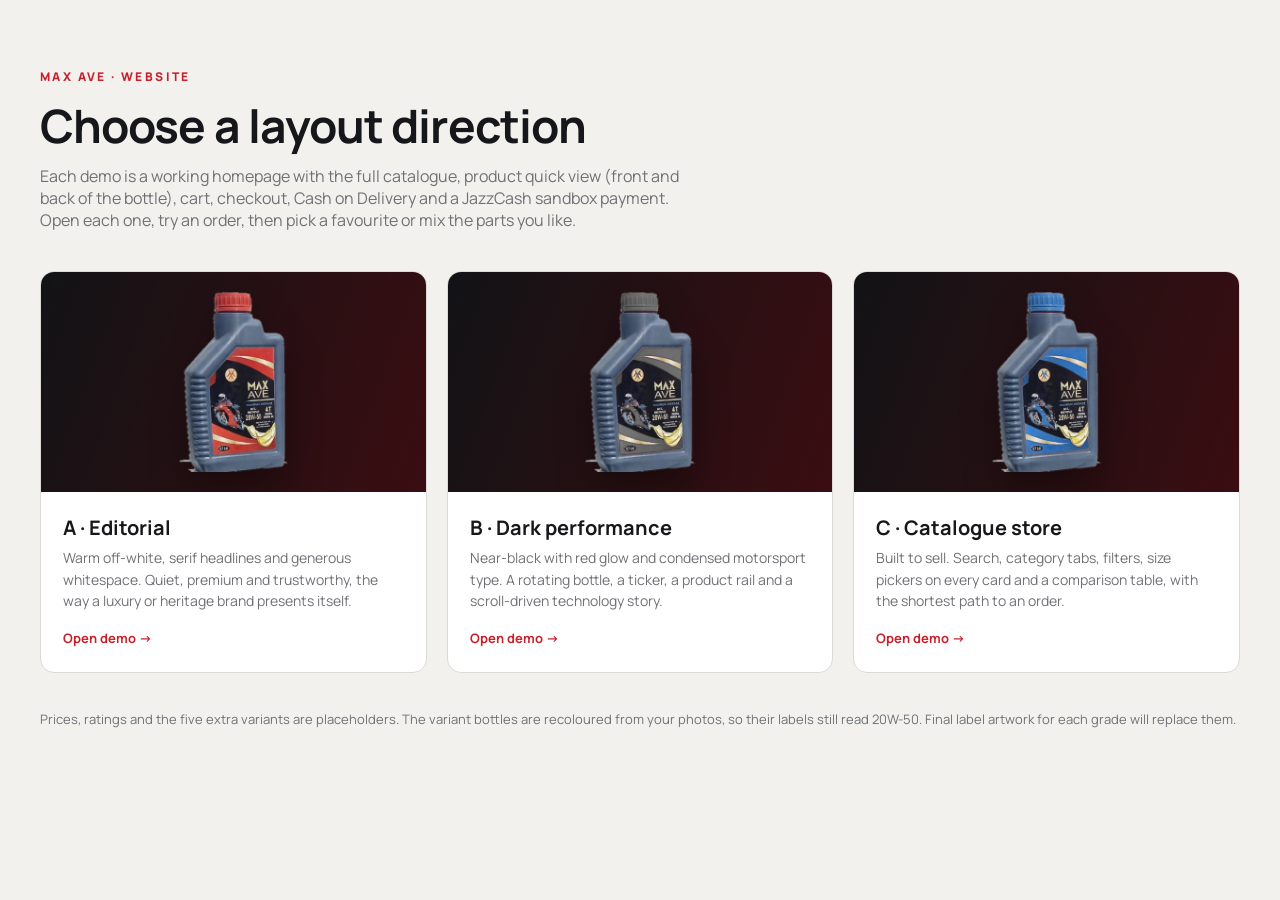
==== demos/index.html @ b2e3d71b "MAX AVE website: three layout demos for client review Editorial, dark performance and catalogue-stor" ====
<!doctype html>
<html lang="en">
<head>
<meta charset="utf-8">
<meta name="viewport" content="width=device-width, initial-scale=1">
<title>MAX AVE · Layout Options</title>
<link href="https://fonts.googleapis.com/css2?family=Manrope:wght@400;600;800&display=swap" rel="stylesheet">
<style>
:root { --bg: #f2f1ee; --ink: #16171a; --mute: #6f7176; --line: #dcdad4; --red: #c8202a; }
* { box-sizing: border-box; }
body { margin: 0; background: var(--bg); color: var(--ink); font-family: "Manrope", system-ui, sans-serif; }
.wrap { width: min(1200px, 100% - 32px); margin: 0 auto; padding: 64px 0; }
h1 { font-size: clamp(30px, 4vw, 46px); letter-spacing: -.02em; margin: 8px 0 8px; }
p.l { color: var(--mute); max-width: 640px; margin: 0 0 40px; }
.k { font-size: 12px; letter-spacing: .2em; text-transform: uppercase; color: var(--red); font-weight: 800; }
.g { display: grid; grid-template-columns: repeat(3, 1fr); gap: 20px; }
a.c { display: flex; flex-direction: column; background: #fff; border: 1px solid var(--line); border-radius: 14px; overflow: hidden; color: inherit; text-decoration: none; transition: transform .25s, box-shadow .25s; }
a.c:hover { transform: translateY(-4px); box-shadow: 0 24px 50px -24px rgba(0,0,0,.3); }
.pv { height: 220px; display: grid; place-items: center; position: relative; overflow: hidden; }
.pv img { height: 180px; filter: drop-shadow(0 18px 18px rgba(0,0,0,.35)); position: relative; }
.a .pv { background: #ebe6de; }
.b .pv { background: radial-gradient(circle at 50% 55%, rgba(224,38,47,.45), #0b0b0d 65%); }
.c .pv { background: linear-gradient(110deg, #121316, #3a0d11); }
.pv span { position: absolute; font-weight: 800; font-size: 90px; opacity: .08; letter-spacing: -.04em; }
.b .pv span, .c .pv span { color: #fff; opacity: .1; }
.t { padding: 22px 22px 24px; }
.t h2 { margin: 0 0 6px; font-size: 20px; }
.t p { margin: 0 0 14px; color: var(--mute); font-size: 14px; line-height: 1.55; }
.t b { font-size: 13px; color: var(--red); }
.note { margin-top: 36px; font-size: 13px; color: var(--mute); line-height: 1.6; }
@media (max-width: 860px) { .g { grid-template-columns: 1fr; } }
</style>
</head>
<body><div class="wrap">
  <span class="k">MAX AVE · Website</span>
  <h1>Choose a layout direction</h1>
  <p class="l">Each demo is a working homepage with the full catalogue, product quick view (front and back of the bottle), cart, checkout, Cash on Delivery and a JazzCash sandbox payment. Open each one, try an order, then pick a favourite or mix the parts you like.</p>
  <div class="g">
    <a class="c a" href="a-editorial.html"><div class="pv"><span>A</span><img src="../assets/bottles/front-red.png" alt=""></div><div class="t"><h2>A · Editorial</h2><p>Warm off-white, serif headlines and generous whitespace. Quiet, premium and trustworthy, the way a luxury or heritage brand presents itself.</p><b>Open demo →</b></div></a>
    <a class="c b" href="b-performance.html"><div class="pv"><span>B</span><img src="../assets/bottles/front-graphite.png" alt=""></div><div class="t"><h2>B · Dark performance</h2><p>Near-black with red glow and condensed motorsport type. A rotating bottle, a ticker, a product rail and a scroll-driven technology story.</p><b>Open demo →</b></div></a>
    <a class="c c" href="c-store.html"><div class="pv"><span>C</span><img src="../assets/bottles/front-blue.png" alt=""></div><div class="t"><h2>C · Catalogue store</h2><p>Built to sell. Search, category tabs, filters, size pickers on every card and a comparison table, with the shortest path to an order.</p><b>Open demo →</b></div></a>
  </div>
  <p class="note">Prices, ratings and the five extra variants are placeholders. The variant bottles are recoloured from your photos, so their labels still read 20W-50. Final label artwork for each grade will replace them.</p>
</div></body>
</html>
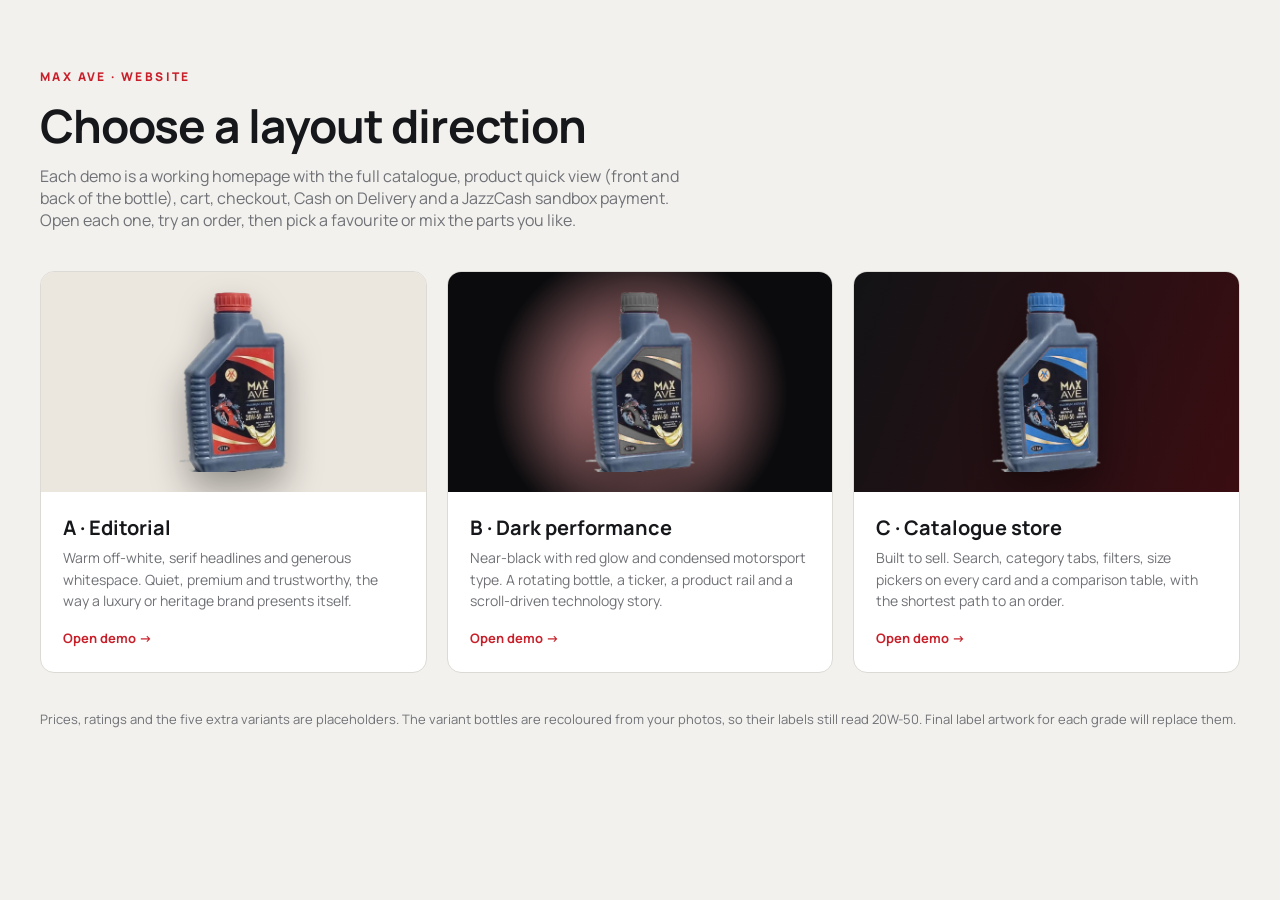
==== commit dbc1face: "Fix layout chooser card previews all rendering dark Co-Authored-By: Claude Opus 5.5 <noreply@anthrop" ====
--- a/demos/index.html
+++ b/demos/index.html
@@ -14,8 +14,8 @@
 p.l { color: var(--mute); max-width: 640px; margin: 0 0 40px; }
 .k { font-size: 12px; letter-spacing: .2em; text-transform: uppercase; color: var(--red); font-weight: 800; }
 .g { display: grid; grid-template-columns: repeat(3, 1fr); gap: 20px; }
-a.c { display: flex; flex-direction: column; background: #fff; border: 1px solid var(--line); border-radius: 14px; overflow: hidden; color: inherit; text-decoration: none; transition: transform .25s, box-shadow .25s; }
-a.c:hover { transform: translateY(-4px); box-shadow: 0 24px 50px -24px rgba(0,0,0,.3); }
+a.card { display: flex; flex-direction: column; background: #fff; border: 1px solid var(--line); border-radius: 14px; overflow: hidden; color: inherit; text-decoration: none; transition: transform .25s, box-shadow .25s; }
+a.card:hover { transform: translateY(-4px); box-shadow: 0 24px 50px -24px rgba(0,0,0,.3); }
 .pv { height: 220px; display: grid; place-items: center; position: relative; overflow: hidden; }
 .pv img { height: 180px; filter: drop-shadow(0 18px 18px rgba(0,0,0,.35)); position: relative; }
 .a .pv { background: #ebe6de; }
@@ -36,9 +36,9 @@
   <h1>Choose a layout direction</h1>
   <p class="l">Each demo is a working homepage with the full catalogue, product quick view (front and back of the bottle), cart, checkout, Cash on Delivery and a JazzCash sandbox payment. Open each one, try an order, then pick a favourite or mix the parts you like.</p>
   <div class="g">
-    <a class="c a" href="a-editorial.html"><div class="pv"><span>A</span><img src="../assets/bottles/front-red.png" alt=""></div><div class="t"><h2>A · Editorial</h2><p>Warm off-white, serif headlines and generous whitespace. Quiet, premium and trustworthy, the way a luxury or heritage brand presents itself.</p><b>Open demo →</b></div></a>
-    <a class="c b" href="b-performance.html"><div class="pv"><span>B</span><img src="../assets/bottles/front-graphite.png" alt=""></div><div class="t"><h2>B · Dark performance</h2><p>Near-black with red glow and condensed motorsport type. A rotating bottle, a ticker, a product rail and a scroll-driven technology story.</p><b>Open demo →</b></div></a>
-    <a class="c c" href="c-store.html"><div class="pv"><span>C</span><img src="../assets/bottles/front-blue.png" alt=""></div><div class="t"><h2>C · Catalogue store</h2><p>Built to sell. Search, category tabs, filters, size pickers on every card and a comparison table, with the shortest path to an order.</p><b>Open demo →</b></div></a>
+    <a class="card a" href="a-editorial.html"><div class="pv"><span>A</span><img src="../assets/bottles/front-red.png" alt=""></div><div class="t"><h2>A · Editorial</h2><p>Warm off-white, serif headlines and generous whitespace. Quiet, premium and trustworthy, the way a luxury or heritage brand presents itself.</p><b>Open demo →</b></div></a>
+    <a class="card b" href="b-performance.html"><div class="pv"><span>B</span><img src="../assets/bottles/front-graphite.png" alt=""></div><div class="t"><h2>B · Dark performance</h2><p>Near-black with red glow and condensed motorsport type. A rotating bottle, a ticker, a product rail and a scroll-driven technology story.</p><b>Open demo →</b></div></a>
+    <a class="card c" href="c-store.html"><div class="pv"><span>C</span><img src="../assets/bottles/front-blue.png" alt=""></div><div class="t"><h2>C · Catalogue store</h2><p>Built to sell. Search, category tabs, filters, size pickers on every card and a comparison table, with the shortest path to an order.</p><b>Open demo →</b></div></a>
   </div>
   <p class="note">Prices, ratings and the five extra variants are placeholders. The variant bottles are recoloured from your photos, so their labels still read 20W-50. Final label artwork for each grade will replace them.</p>
 </div></body>
